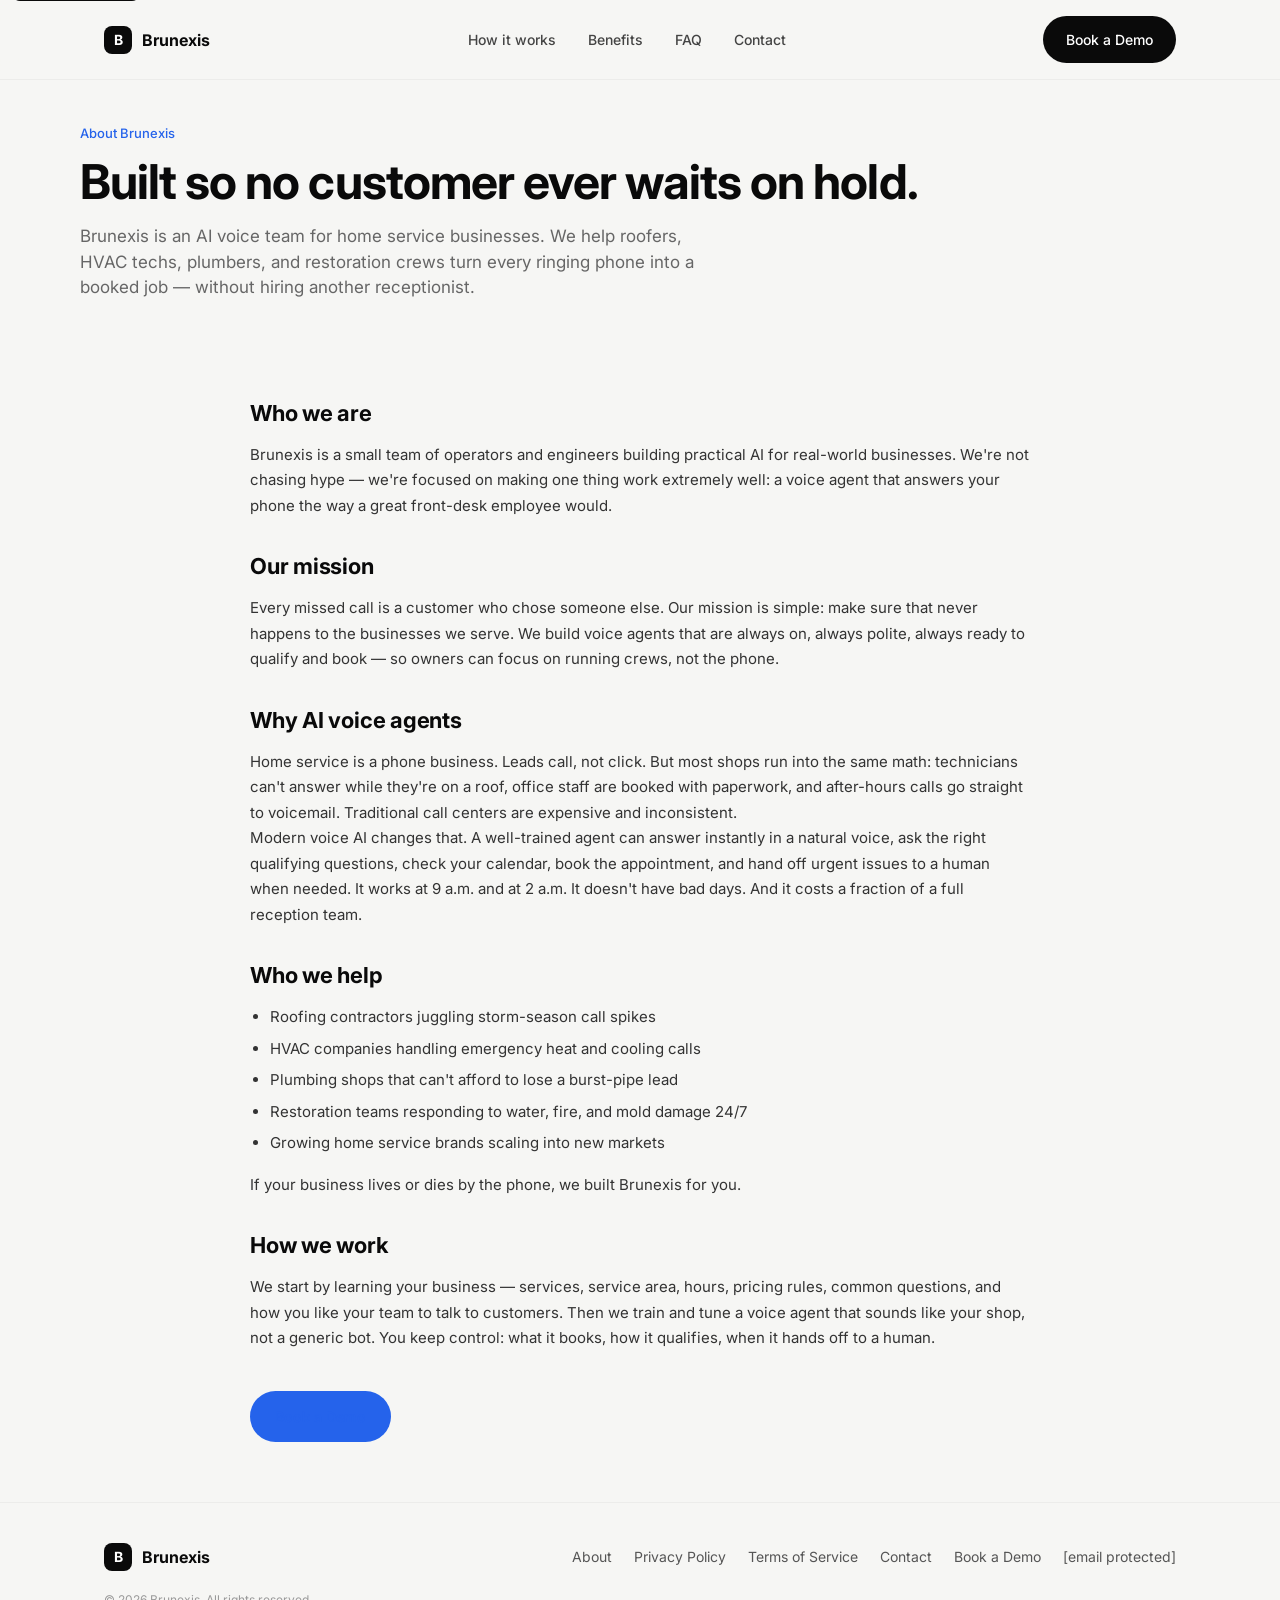
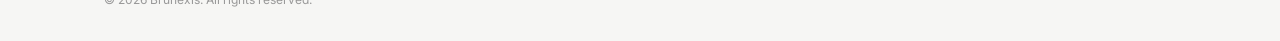
==== about.html @ 1dd1eec0 "Add files via upload" ====
<!DOCTYPE html>
<html lang="en">
<head>
<meta charset="UTF-8" />
<meta name="viewport" content="width=device-width, initial-scale=1.0" />
<title>About — Brunexis</title>
<meta name="description" content="Brunexis builds AI voice agents that help home service businesses answer every call, qualify leads, and book more work — without adding headcount." />
<link rel="canonical" href="https://brunexis.online/about.html" />
<meta property="og:title" content="About — Brunexis" />
<meta property="og:description" content="Who Brunexis is, our mission, and why AI voice agents matter for home service businesses." />
<meta property="og:type" content="website" />
<link rel="icon" type="image/svg+xml" href="data:image/svg+xml,%3Csvg xmlns='http://www.w3.org/2000/svg' viewBox='0 0 32 32'%3E%3Crect width='32' height='32' rx='8' fill='%230a0a0a'/%3E%3Ctext x='16' y='22' font-family='Inter,sans-serif' font-size='18' font-weight='700' fill='white' text-anchor='middle'%3EB%3C/text%3E%3C/svg%3E" />
<link rel="preconnect" href="https://fonts.googleapis.com">
<link rel="preconnect" href="https://fonts.gstatic.com" crossorigin>
<link href="https://fonts.googleapis.com/css2?family=Inter:wght@400;500;600;700;800&display=swap" rel="stylesheet">
<link rel="stylesheet" href="styles.css" />
</head>
<body>
  <a class="skip-link" href="#main">Skip to content</a>

  <header class="nav">
    <div class="container nav-inner">
      <a href="index.html" class="brand">
        <span class="brand-logo" aria-hidden="true">B</span>
        <span class="brand-name">Brunexis</span>
      </a>
      <nav class="nav-links" aria-label="Primary">
        <a href="index.html#how">How it works</a>
        <a href="index.html#benefits">Benefits</a>
        <a href="index.html#faq">FAQ</a>
        <a href="index.html#contact">Contact</a>
      </nav>
      <a href="https://shining-hexagon-804456.framer.app/#faq" class="btn btn-dark nav-cta">Book a Demo</a>
      <button class="nav-toggle" id="navToggle" aria-label="Open menu" aria-controls="mobile-nav" aria-expanded="false">
        <span></span><span></span><span></span>
      </button>
    </div>
    <div class="mobile-nav" id="mobile-nav" aria-hidden="true">
      <a href="index.html#how">How it works</a>
      <a href="index.html#benefits">Benefits</a>
      <a href="index.html#faq">FAQ</a>
      <a href="index.html#contact">Contact</a>
      <a href="https://shining-hexagon-804456.framer.app/#faq" class="btn btn-dark">Book a Demo</a>
    </div>
  </header>

  <main id="main">
    <section class="container doc-hero reveal">
      <span class="eyebrow">About Brunexis</span>
      <h1>Built so no customer ever waits on hold.</h1>
      <p>Brunexis is an AI voice team for home service businesses. We help roofers, HVAC techs, plumbers, and restoration crews turn every ringing phone into a booked job — without hiring another receptionist.</p>
    </section>

    <section class="container doc">
      <h2>Who we are</h2>
      <p>Brunexis is a small team of operators and engineers building practical AI for real-world businesses. We're not chasing hype — we're focused on making one thing work extremely well: a voice agent that answers your phone the way a great front-desk employee would.</p>

      <h2>Our mission</h2>
      <p>Every missed call is a customer who chose someone else. Our mission is simple: make sure that never happens to the businesses we serve. We build voice agents that are always on, always polite, always ready to qualify and book — so owners can focus on running crews, not the phone.</p>

      <h2>Why AI voice agents</h2>
      <p>Home service is a phone business. Leads call, not click. But most shops run into the same math: technicians can't answer while they're on a roof, office staff are booked with paperwork, and after-hours calls go straight to voicemail. Traditional call centers are expensive and inconsistent.</p>
      <p>Modern voice AI changes that. A well-trained agent can answer instantly in a natural voice, ask the right qualifying questions, check your calendar, book the appointment, and hand off urgent issues to a human when needed. It works at 9 a.m. and at 2 a.m. It doesn't have bad days. And it costs a fraction of a full reception team.</p>

      <h2>Who we help</h2>
      <ul>
        <li>Roofing contractors juggling storm-season call spikes</li>
        <li>HVAC companies handling emergency heat and cooling calls</li>
        <li>Plumbing shops that can't afford to lose a burst-pipe lead</li>
        <li>Restoration teams responding to water, fire, and mold damage 24/7</li>
        <li>Growing home service brands scaling into new markets</li>
      </ul>
      <p>If your business lives or dies by the phone, we built Brunexis for you.</p>

      <h2>How we work</h2>
      <p>We start by learning your business — services, service area, hours, pricing rules, common questions, and how you like your team to talk to customers. Then we train and tune a voice agent that sounds like your shop, not a generic bot. You keep control: what it books, how it qualifies, when it hands off to a human.</p>

      <div style="margin-top: 40px;">
        <a href="https://shining-hexagon-804456.framer.app/#faq" class="btn btn-primary">Book a Demo</a>
      </div>
    </section>
  </main>

  <footer class="footer">
    <div class="container footer-inner">
      <a href="index.html" class="brand">
        <span class="brand-logo" aria-hidden="true">B</span>
        <span class="brand-name">Brunexis</span>
      </a>
      <nav class="footer-links" aria-label="Footer">
        <a href="about.html">About</a>
        <a href="privacy.html">Privacy Policy</a>
        <a href="terms.html">Terms of Service</a>
        <a href="index.html#contact">Contact</a>
        <a href="https://shining-hexagon-804456.framer.app/#faq">Book a Demo</a>
        <a href="/cdn-cgi/l/email-protection#abc3cec7c7c4ebc9d9dec5ced3c2d885c4c5c7c2c5ce"><span class="__cf_email__" data-cfemail="8de5e8e1e1e2cdeffff8e3e8f5e4fea3e2e3e1e4e3e8">[email&#160;protected]</span></a>
      </nav>
    </div>
    <div class="container footer-bottom">
      © <span id="year">2026</span> Brunexis. All rights reserved.
    </div>
  </footer>

  <script data-cfasync="false" src="/cdn-cgi/scripts/5c5dd728/cloudflare-static/email-decode.min.js"></script><script src="app.js" defer></script>
</body>
</html>
---- styles.css ----
/* ==========================================================
   Brunexis — production styles
   Design tokens, layout, components, responsive breakpoints.
   ========================================================== */

:root {
  --bg: #f6f6f4;
  --surface: #ffffff;
  --ink: #0a0a0a;
  --ink-2: #141414;
  --muted: #666666;
  --muted-2: #888888;
  --line: #ececea;
  --line-2: #222222;
  --brand: #2563eb;
  --brand-hover: #1d4fd7;
  --panel: #eeece8;
  --radius: 20px;
  --radius-lg: 28px;
  --shadow-card: 0 30px 60px -30px rgba(0,0,0,0.15);
  --max: 1120px;
  --gutter: 24px;
}

/* Reset */
*, *::before, *::after { box-sizing: border-box; }
* { margin: 0; padding: 0; }
html { scroll-behavior: smooth; -webkit-text-size-adjust: 100%; }
@media (prefers-reduced-motion: reduce) {
  html { scroll-behavior: auto; }
  *, *::before, *::after { animation-duration: 0.001ms !important; animation-iteration-count: 1 !important; transition-duration: 0.001ms !important; }
}
body {
  font-family: 'Inter', -apple-system, BlinkMacSystemFont, "Segoe UI", Roboto, sans-serif;
  color: var(--ink);
  background: var(--bg);
  line-height: 1.5;
  -webkit-font-smoothing: antialiased;
  -moz-osx-font-smoothing: grayscale;
  overflow-x: hidden;
}
a { color: inherit; text-decoration: none; }
img, svg { max-width: 100%; display: block; }
button { font: inherit; background: none; border: 0; cursor: pointer; color: inherit; }

/* Accessibility helpers */
.skip-link {
  position: absolute;
  top: -40px;
  left: 12px;
  background: var(--ink);
  color: #fff;
  padding: 10px 14px;
  border-radius: 8px;
  z-index: 100;
  font-size: 14px;
}
.skip-link:focus { top: 12px; }

:focus-visible {
  outline: 2px solid var(--brand);
  outline-offset: 3px;
  border-radius: 6px;
}

/* Layout */
.container {
  width: 100%;
  max-width: var(--max);
  margin: 0 auto;
  padding: 0 var(--gutter);
}

/* Buttons */
.btn {
  display: inline-flex;
  align-items: center;
  justify-content: center;
  gap: 8px;
  padding: 12px 22px;
  border-radius: 999px;
  font-weight: 500;
  font-size: 14px;
  transition: transform 0.15s ease, background 0.2s ease, color 0.2s ease, box-shadow 0.2s ease;
  border: 1px solid transparent;
  min-height: 44px;
  white-space: nowrap;
}
.btn:hover { transform: translateY(-1px); }
.btn:active { transform: translateY(0); }
.btn-dark { background: var(--ink); color: #fff; }
.btn-dark:hover { background: #222; }
.btn-primary {
  background: var(--brand);
  color: #fff;
  padding: 14px 24px;
  font-weight: 600;
}
.btn-primary:hover { background: var(--brand-hover); }
.btn-ghost {
  background: #fff;
  color: var(--ink);
  border: 1px solid var(--line);
  padding: 14px 22px;
  font-weight: 600;
}
.btn-ghost:hover { background: #f2f2ef; }

/* ============ NAV ============ */
.nav {
  position: sticky;
  top: 0;
  z-index: 50;
  background: rgba(246,246,244,0.85);
  backdrop-filter: saturate(180%) blur(12px);
  -webkit-backdrop-filter: saturate(180%) blur(12px);
  border-bottom: 1px solid rgba(0,0,0,0.04);
}
.nav-inner {
  display: flex;
  align-items: center;
  justify-content: space-between;
  padding-top: 16px;
  padding-bottom: 16px;
  gap: 16px;
}
.brand {
  display: inline-flex;
  align-items: center;
  gap: 10px;
  font-weight: 700;
}
.brand-logo {
  width: 28px;
  height: 28px;
  border-radius: 8px;
  background: var(--ink);
  color: #fff;
  display: grid;
  place-items: center;
  font-size: 14px;
  font-weight: 700;
}
.brand-name { font-size: 16px; }
.nav-links {
  display: flex;
  gap: 32px;
}
.nav-links a {
  font-size: 14px;
  color: #444;
  font-weight: 500;
  transition: color 0.15s ease;
}
.nav-links a:hover { color: var(--ink); }

.nav-toggle {
  display: none;
  width: 40px;
  height: 40px;
  border-radius: 10px;
  border: 1px solid var(--line);
  background: #fff;
  padding: 0;
  align-items: center;
  justify-content: center;
  flex-direction: column;
  gap: 4px;
}
.nav-toggle span {
  display: block;
  width: 18px;
  height: 2px;
  background: var(--ink);
  border-radius: 2px;
  transition: transform 0.2s ease, opacity 0.2s ease;
}
.nav-toggle[aria-expanded="true"] span:nth-child(1) { transform: translateY(6px) rotate(45deg); }
.nav-toggle[aria-expanded="true"] span:nth-child(2) { opacity: 0; }
.nav-toggle[aria-expanded="true"] span:nth-child(3) { transform: translateY(-6px) rotate(-45deg); }

.mobile-nav {
  display: none;
  flex-direction: column;
  gap: 4px;
  padding: 8px 24px 20px;
  border-bottom: 1px solid var(--line);
  background: rgba(246,246,244,0.98);
}
.mobile-nav a {
  padding: 14px 4px;
  font-size: 16px;
  font-weight: 500;
  color: #333;
  border-bottom: 1px solid rgba(0,0,0,0.05);
}
.mobile-nav a:last-child { border-bottom: 0; margin-top: 12px; }
.mobile-nav.open { display: flex; }

/* ============ HERO ============ */
.hero {
  padding: 56px 0 72px;
}
.hero-inner {
  display: grid;
  grid-template-columns: 1fr 1fr;
  gap: 56px;
  align-items: center;
}
.pill {
  display: inline-flex;
  align-items: center;
  gap: 8px;
  background: #fff;
  border: 1px solid var(--line);
  padding: 8px 14px;
  border-radius: 999px;
  font-size: 13px;
  color: #444;
  font-weight: 500;
}
.pill-dot { color: var(--brand); }
.hero-title {
  font-size: clamp(40px, 6vw, 64px);
  line-height: 1.05;
  font-weight: 700;
  letter-spacing: -0.03em;
  margin: 24px 0 20px;
}
.hero-sub {
  font-size: clamp(15px, 1.4vw, 17px);
  color: #555;
  max-width: 460px;
  margin-bottom: 28px;
}
.hero-cta {
  display: flex;
  flex-wrap: wrap;
  gap: 12px;
  margin-bottom: 32px;
}
.hero-trust {
  display: flex;
  flex-wrap: wrap;
  align-items: center;
  gap: 10px 12px;
  font-size: 13px;
  color: var(--muted-2);
  font-weight: 500;
}
.hero-trust .dot {
  width: 4px;
  height: 4px;
  background: #ccc;
  border-radius: 50%;
}

/* Call card */
.hero-visual { display: flex; justify-content: center; }
.call-card {
  background: #fff;
  border-radius: var(--radius-lg);
  padding: 24px;
  width: 100%;
  max-width: 460px;
  border: 1px solid var(--line);
  box-shadow: var(--shadow-card);
}
.call-header {
  display: flex;
  align-items: center;
  gap: 8px;
  font-size: 13px;
  color: #555;
  margin-bottom: 18px;
}
.live-dot {
  width: 8px;
  height: 8px;
  background: #22c55e;
  border-radius: 50%;
  box-shadow: 0 0 0 4px rgba(34,197,94,0.15);
}
.live-label { font-weight: 500; }
.call-time { margin-left: auto; color: #999; font-variant-numeric: tabular-nums; }
.call-body {
  display: grid;
  grid-template-columns: 1fr 1fr;
  gap: 12px;
  margin-bottom: 14px;
}
.call-emergency {
  background: var(--ink);
  color: #fff;
  border-radius: var(--radius);
  padding: 18px;
}
.ce-icon {
  width: 34px;
  height: 34px;
  border-radius: 10px;
  background: var(--brand);
  display: grid;
  place-items: center;
  margin-bottom: 12px;
  font-size: 16px;
}
.ce-title { font-weight: 600; font-size: 15px; margin-bottom: 8px; line-height: 1.2; }
.ce-sub { font-size: 12px; color: #aaa; margin-bottom: 12px; line-height: 1.4; }
.ce-tag {
  display: inline-flex;
  align-items: center;
  gap: 4px;
  background: rgba(255,255,255,0.08);
  border-radius: 999px;
  padding: 4px 10px;
  font-size: 11px;
  color: #ddd;
}
.call-response {
  background: var(--bg);
  border-radius: var(--radius);
  padding: 18px;
  display: flex;
  flex-direction: column;
  justify-content: space-between;
}
.cr-title { font-weight: 600; font-size: 14px; }
.waveform {
  display: flex;
  align-items: center;
  gap: 4px;
  height: 50px;
  margin-top: 16px;
}
.waveform span {
  flex: 1;
  background: var(--brand);
  border-radius: 2px;
  animation: wave 1.2s ease-in-out infinite;
}
.waveform span:nth-child(1) { height: 30%; animation-delay: 0s; }
.waveform span:nth-child(2) { height: 60%; animation-delay: 0.1s; }
.waveform span:nth-child(3) { height: 85%; animation-delay: 0.2s; }
.waveform span:nth-child(4) { height: 50%; animation-delay: 0.3s; }
.waveform span:nth-child(5) { height: 70%; animation-delay: 0.4s; }
.waveform span:nth-child(6) { height: 40%; animation-delay: 0.5s; }
.waveform span:nth-child(7) { height: 80%; animation-delay: 0.6s; }
.waveform span:nth-child(8) { height: 55%; animation-delay: 0.7s; }
.waveform span:nth-child(9) { height: 65%; animation-delay: 0.8s; }
.waveform span:nth-child(10) { height: 35%; animation-delay: 0.9s; }
.waveform span:nth-child(11) { height: 75%; animation-delay: 1s; }
.waveform span:nth-child(12) { height: 45%; animation-delay: 1.1s; }
.waveform span:nth-child(13) { height: 60%; animation-delay: 0s; }
.waveform span:nth-child(14) { height: 30%; animation-delay: 0.2s; }
.waveform span:nth-child(15) { height: 50%; animation-delay: 0.4s; }
@keyframes wave {
  0%, 100% { transform: scaleY(0.6); }
  50% { transform: scaleY(1); }
}
.call-quote {
  display: flex;
  gap: 10px;
  background: var(--bg);
  border-radius: 16px;
  padding: 14px;
  font-size: 13px;
  color: #444;
  margin-bottom: 16px;
}
.cq-avatar {
  width: 26px;
  height: 26px;
  border-radius: 50%;
  background: #fff;
  border: 1px solid var(--line);
  display: grid;
  place-items: center;
  font-size: 12px;
  flex-shrink: 0;
}
.call-stats {
  display: grid;
  grid-template-columns: repeat(3, 1fr);
  gap: 10px;
  padding-top: 8px;
}
.call-stats > div { display: flex; flex-direction: column; gap: 2px; }
.call-stats strong {
  font-size: clamp(18px, 2.2vw, 22px);
  font-weight: 700;
  letter-spacing: -0.02em;
}
.call-stats span { font-size: 11px; color: var(--muted-2); }

/* ============ SECTIONS ============ */
.section { padding: 56px 0; }
.section-head { text-align: center; margin-bottom: 40px; }
.eyebrow {
  display: inline-block;
  color: var(--brand);
  font-size: 13px;
  font-weight: 500;
  margin-bottom: 12px;
}
.eyebrow-light {
  color: var(--brand);
  text-transform: uppercase;
  letter-spacing: 0.12em;
  font-size: 12px;
}
.section-head h2,
.compare-head h2,
.cta h2,
.experience-left h2 {
  font-size: clamp(26px, 3.5vw, 36px);
  font-weight: 700;
  letter-spacing: -0.02em;
  line-height: 1.15;
}

/* Grids */
.grid { display: grid; gap: 16px; }
.grid-3 { grid-template-columns: repeat(3, 1fr); }
.grid-4 { grid-template-columns: repeat(4, 1fr); }
.grid-tall { grid-template-columns: repeat(3, 1fr); }

/* Cards */
.card {
  background: #fff;
  border: 1px solid var(--line);
  border-radius: var(--radius);
  padding: 24px;
  transition: transform 0.2s ease, box-shadow 0.2s ease;
}
.card:hover { transform: translateY(-2px); box-shadow: 0 20px 40px -30px rgba(0,0,0,0.15); }
.card-icon {
  width: 34px;
  height: 34px;
  display: grid;
  place-items: center;
  border-radius: 10px;
  color: var(--brand);
  margin-bottom: 20px;
  font-size: 18px;
}
.card h3 { font-size: 16px; font-weight: 600; margin-bottom: 8px; }
.card p { font-size: 14px; color: var(--muted); line-height: 1.5; }
.card.small { padding: 20px; }
.card.small h4 { font-size: 15px; font-weight: 600; line-height: 1.35; }
.card.small .card-icon { margin-bottom: 24px; }
.card.dark {
  background: var(--ink);
  color: #fff;
  border-color: var(--ink);
}
.card.dark .card-icon { color: #fff; }

/* Steps */
.step {
  position: relative;
  min-height: 160px;
  display: flex;
  flex-direction: column;
  justify-content: space-between;
}
.step-num {
  width: 26px;
  height: 26px;
  border-radius: 50%;
  background: var(--ink);
  color: #fff;
  display: grid;
  place-items: center;
  font-size: 12px;
  font-weight: 600;
  margin-bottom: 24px;
}
.step-icon { color: var(--brand); font-size: 18px; margin-bottom: 20px; }
.step h3 { font-size: 15px; font-weight: 600; line-height: 1.35; }
.step-dark { background: var(--ink); color: #fff; border-color: var(--ink); }
.step-dark .step-num { background: var(--brand); color: #fff; }
.step-dark .step-icon { color: #fff; }

/* Comparison */
.compare {
  background: var(--ink);
  color: #fff;
  border-radius: var(--radius-lg);
  padding: clamp(32px, 5vw, 56px) clamp(24px, 4vw, 40px);
}
.compare-head { text-align: center; margin-bottom: 40px; }
.compare-head h2 { color: #fff; }
.compare-grid {
  display: grid;
  grid-template-columns: 1fr 1fr;
  gap: 16px;
}
.compare-card {
  background: var(--ink-2);
  border: 1px solid var(--line-2);
  border-radius: var(--radius);
  padding: 30px;
}
.compare-card.light { background: #fff; color: var(--ink); border-color: #fff; }
.compare-card h3 { font-size: 18px; font-weight: 600; margin-bottom: 20px; }
.compare-card ul { list-style: none; display: flex; flex-direction: column; gap: 12px; }
.compare-card li { font-size: 14px; display: flex; align-items: center; gap: 10px; }
.compare-card.light li { color: #333; }
.compare-card ul.cross li::before {
  content: "⊘";
  color: #666;
  font-size: 16px;
  width: 18px;
}
.compare-card ul.check li::before {
  content: "⊕";
  color: var(--brand);
  font-size: 16px;
  width: 18px;
}

/* Experience */
.experience {
  background: var(--panel);
  border-radius: var(--radius-lg);
  padding: clamp(28px, 4vw, 40px);
  display: grid;
  grid-template-columns: 1fr 1fr;
  gap: 32px;
  align-items: center;
}
.experience-left .eyebrow { margin-bottom: 12px; }
.experience-left h2 { margin-bottom: 16px; }
.experience-left p {
  color: #555;
  font-size: 15px;
  margin-bottom: 24px;
  max-width: 400px;
}
.experience-right { display: flex; flex-direction: column; gap: 12px; }
.exp-card {
  background: #fff;
  border-radius: 16px;
  padding: 18px;
  display: flex;
  align-items: center;
  gap: 14px;
  transition: transform 0.2s ease;
}
.exp-card:hover { transform: translateY(-2px); }
.exp-card.dark { background: var(--ink); color: #fff; }
.exp-icon {
  width: 40px;
  height: 40px;
  border-radius: 12px;
  background: var(--brand);
  color: #fff;
  display: grid;
  place-items: center;
  font-size: 16px;
  flex-shrink: 0;
}
.exp-card h4 { font-size: 15px; font-weight: 600; margin-bottom: 4px; }
.exp-card p { font-size: 13px; color: var(--muted); line-height: 1.4; }
.exp-card.dark p { color: #aaa; }

/* FAQ */
.faq-list {
  max-width: 760px;
  margin: 0 auto;
  display: flex;
  flex-direction: column;
  gap: 10px;
}
.faq-item {
  background: #fff;
  border: 1px solid var(--line);
  border-radius: 16px;
  padding: 18px 22px;
  transition: border-color 0.2s ease;
}
.faq-item[open] { border-color: #d9d9d5; }
.faq-item summary {
  cursor: pointer;
  font-weight: 600;
  font-size: 15px;
  list-style: none;
  display: flex;
  justify-content: space-between;
  align-items: center;
  gap: 16px;
}
.faq-item summary::-webkit-details-marker { display: none; }
.faq-item summary::after {
  content: "+";
  font-size: 20px;
  font-weight: 400;
  color: #888;
  transition: transform 0.2s ease;
}
.faq-item[open] summary::after { content: "−"; }
.faq-item p {
  margin-top: 10px;
  font-size: 14px;
  color: var(--muted);
  line-height: 1.55;
}

/* CTA */
.cta {
  background: var(--ink);
  color: #fff;
  border-radius: var(--radius-lg);
  padding: clamp(48px, 7vw, 72px) clamp(24px, 4vw, 40px);
  text-align: center;
}
.cta h2 { color: #fff; margin-bottom: 16px; }
.cta p { color: #aaa; font-size: 16px; margin-bottom: 32px; }
.cta .btn-primary { box-shadow: 0 0 0 6px rgba(37,99,235,0.15); }

/* Footer */
.footer {
  padding: 40px 0 32px;
  border-top: 1px solid var(--line);
  margin-top: 40px;
}
.footer-inner {
  display: flex;
  align-items: center;
  justify-content: space-between;
  padding-bottom: 20px;
  gap: 20px;
  flex-wrap: wrap;
}
.footer-links {
  display: flex;
  flex-wrap: wrap;
  gap: 12px 22px;
  font-size: 14px;
  color: #555;
}
.footer-links a { transition: color 0.15s ease; }
.footer-links a:hover { color: var(--ink); }
.footer-bottom { font-size: 12px; color: #999; }

/* ============ LEGAL / ABOUT PAGES ============ */
.doc {
  max-width: 780px;
  margin: 0 auto;
  padding: 40px 0 20px;
}
.doc-hero {
  padding: 40px 0 24px;
}
.doc-hero .eyebrow { margin-bottom: 12px; }
.doc-hero h1 {
  font-size: clamp(32px, 4.5vw, 48px);
  font-weight: 700;
  letter-spacing: -0.02em;
  line-height: 1.1;
  margin-bottom: 16px;
}
.doc-hero p { color: var(--muted); font-size: 17px; max-width: 640px; }
.doc h2 {
  font-size: 22px;
  font-weight: 700;
  letter-spacing: -0.01em;
  margin: 32px 0 12px;
}
.doc h3 { font-size: 17px; font-weight: 600; margin: 20px 0 8px; }
.doc p, .doc li {
  color: #333;
  font-size: 15px;
  line-height: 1.7;
}
.doc ul { padding-left: 20px; margin: 8px 0 16px; }
.doc li { margin-bottom: 6px; }
.doc a { color: var(--brand); }
.doc a:hover { text-decoration: underline; }
.doc-meta {
  font-size: 13px;
  color: var(--muted-2);
  padding: 12px 16px;
  background: #fff;
  border: 1px solid var(--line);
  border-radius: 12px;
  display: inline-block;
}

/* Reveal animation */
.reveal {
  opacity: 0;
  transform: translateY(16px);
  transition: opacity 0.6s ease, transform 0.6s ease;
  will-change: opacity, transform;
}
.reveal.is-visible {
  opacity: 1;
  transform: translateY(0);
}
@media (prefers-reduced-motion: reduce) {
  .reveal { opacity: 1; transform: none; transition: none; }
}

/* ============ RESPONSIVE ============ */
@media (max-width: 1024px) {
  .hero-inner { gap: 40px; }
  .grid-4 { grid-template-columns: repeat(2, 1fr); }
}

@media (max-width: 900px) {
  .nav-links, .nav-cta { display: none; }
  .nav-toggle { display: inline-flex; }
  .hero-inner { grid-template-columns: 1fr; gap: 32px; }
  .hero { padding: 40px 0 56px; }
  .hero-copy { text-align: left; }
  .grid-3, .grid-tall { grid-template-columns: repeat(2, 1fr); }
  .compare-grid { grid-template-columns: 1fr; }
  .experience { grid-template-columns: 1fr; gap: 24px; }
  .section { padding: 48px 0; }
}

@media (max-width: 640px) {
  :root { --gutter: 20px; }
  .grid-3, .grid-4, .grid-tall { grid-template-columns: 1fr; }
  .hero-cta .btn { flex: 1 1 auto; }
  .btn { min-height: 48px; padding: 14px 22px; }
  .footer-inner { flex-direction: column; align-items: flex-start; }
  .footer-links { flex-direction: column; gap: 12px; }
  .call-body { grid-template-columns: 1fr; }
  .call-emergency { padding: 18px; }
  .call-stats { gap: 6px; }
  .compare { padding: 32px 20px; }
  .compare-card { padding: 24px 20px; }
  .cta p { font-size: 15px; }
}

@media (max-width: 430px) {
  .hero-title { font-size: 40px; }
  .brand-name { font-size: 15px; }
  .pill { font-size: 12px; padding: 7px 12px; }
  .exp-card { padding: 16px; }
  .exp-icon { width: 36px; height: 36px; }
}
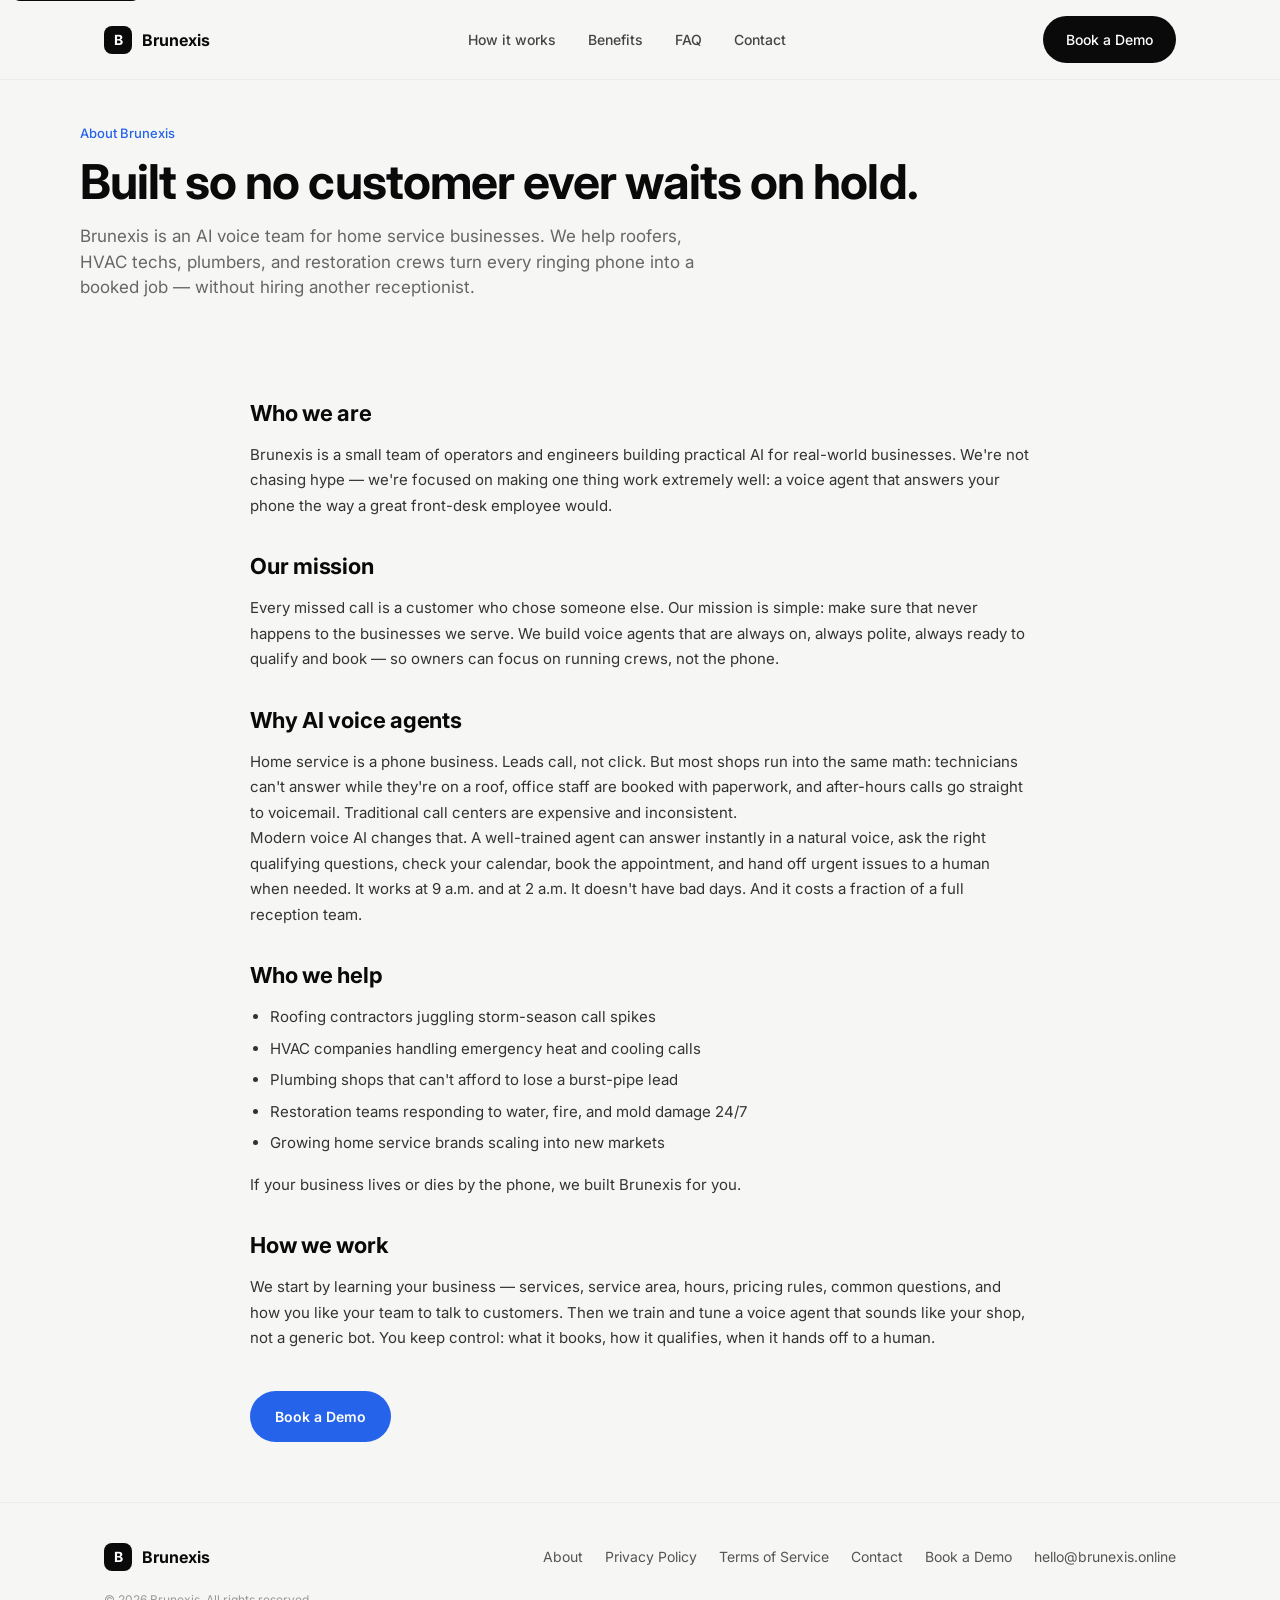
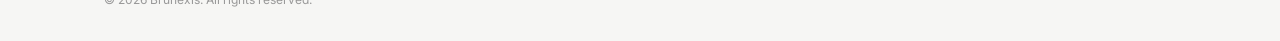
==== commit 231a8a83: "Update email contact method in about.html" ====
--- a/about.html
+++ b/about.html
@@ -30,7 +30,7 @@
         <a href="index.html#faq">FAQ</a>
         <a href="index.html#contact">Contact</a>
       </nav>
-      <a href="https://shining-hexagon-804456.framer.app/#faq" class="btn btn-dark nav-cta">Book a Demo</a>
+      <a href="https://cal.com/brunexis/consultation" class="btn btn-dark nav-cta">Book a Demo</a>
       <button class="nav-toggle" id="navToggle" aria-label="Open menu" aria-controls="mobile-nav" aria-expanded="false">
         <span></span><span></span><span></span>
       </button>
@@ -40,7 +40,7 @@
       <a href="index.html#benefits">Benefits</a>
       <a href="index.html#faq">FAQ</a>
       <a href="index.html#contact">Contact</a>
-      <a href="https://shining-hexagon-804456.framer.app/#faq" class="btn btn-dark">Book a Demo</a>
+      <a href="https://cal.com/brunexis/consultation" class="btn btn-dark">Book a Demo</a>
     </div>
   </header>
 
@@ -76,7 +76,7 @@
       <p>We start by learning your business — services, service area, hours, pricing rules, common questions, and how you like your team to talk to customers. Then we train and tune a voice agent that sounds like your shop, not a generic bot. You keep control: what it books, how it qualifies, when it hands off to a human.</p>
 
       <div style="margin-top: 40px;">
-        <a href="https://shining-hexagon-804456.framer.app/#faq" class="btn btn-primary">Book a Demo</a>
+        <a href="https://cal.com/brunexis/consultation" class="btn btn-primary">Book a Demo</a>
       </div>
     </section>
   </main>
@@ -92,8 +92,8 @@
         <a href="privacy.html">Privacy Policy</a>
         <a href="terms.html">Terms of Service</a>
         <a href="index.html#contact">Contact</a>
-        <a href="https://shining-hexagon-804456.framer.app/#faq">Book a Demo</a>
-        <a href="/cdn-cgi/l/email-protection#abc3cec7c7c4ebc9d9dec5ced3c2d885c4c5c7c2c5ce"><span class="__cf_email__" data-cfemail="8de5e8e1e1e2cdeffff8e3e8f5e4fea3e2e3e1e4e3e8">[email&#160;protected]</span></a>
+        <a href="https://cal.com/brunexis/consultation">Book a Demo</a>
+        <a href="mailto:hello@brunexis.online">hello@brunexis.online</a>
       </nav>
     </div>
     <div class="container footer-bottom">
@@ -101,6 +101,6 @@
     </div>
   </footer>
 
-  <script data-cfasync="false" src="/cdn-cgi/scripts/5c5dd728/cloudflare-static/email-decode.min.js"></script><script src="app.js" defer></script>
+  <script src="app.js" defer></script>
 </body>
 </html>
--- a/styles.css
+++ b/styles.css
@@ -676,8 +676,17 @@
 }
 .doc ul { padding-left: 20px; margin: 8px 0 16px; }
 .doc li { margin-bottom: 6px; }
-.doc a { color: var(--brand); }
-.doc a:hover { text-decoration: underline; }
+.doc a:not(.btn) {
+
+  color: var(--brand);
+
+}
+
+.doc a:not(.btn):hover {
+
+  text-decoration: underline;
+
+}
 .doc-meta {
   font-size: 13px;
   color: var(--muted-2);
